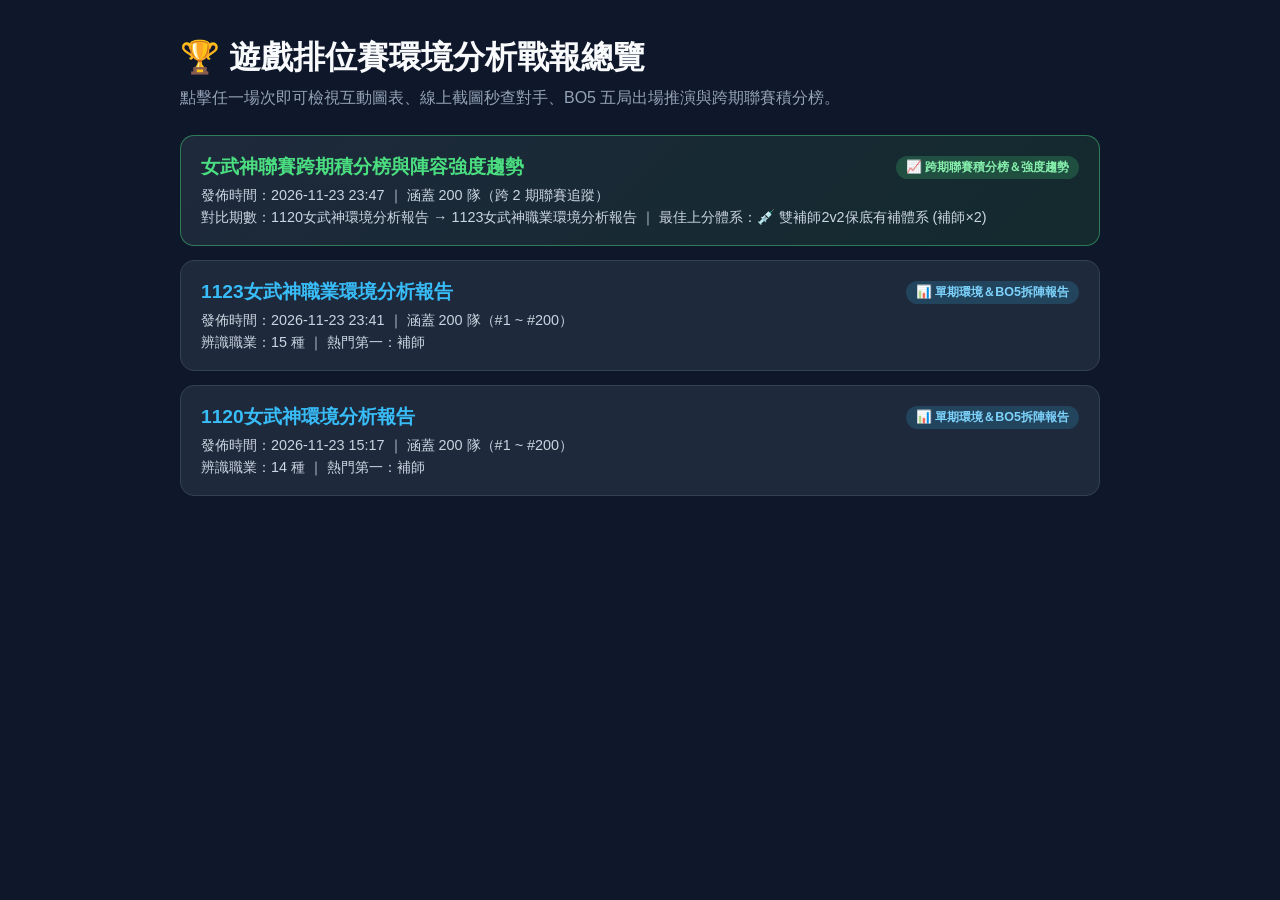
==== docs/index.html @ 0fec4e3e "docs(pages): publish trend 女武神聯賽跨期積分榜與陣容強度趨勢" ====
<!DOCTYPE html>
<html lang="zh-Hant">
<head>
<meta charset="UTF-8">
<meta name="viewport" content="width=device-width, initial-scale=1.0">
<title>Game Leaderboard Analyzer — 歷次排位賽戰報與跨期聯賽趨勢</title>
<style>
  body { margin:0; font-family:"Microsoft JhengHei","Segoe UI",sans-serif; background:#0f172a; color:#f8fafc; }
  .wrap { max-width:920px; margin:0 auto; padding:36px 18px; }
  h1 { margin:0 0 8px; }
  .sub { color:#94a3b8; margin-bottom:26px; }
  .card { display:block; text-decoration:none; color:inherit; background:#1e293b; border:1px solid #334155; border-radius:14px; padding:18px 20px; margin-bottom:14px; transition:.15s; }
  .card:hover { border-color:#38bdf8; transform:translateY(-2px); }
  .card.trend-card { border-color:rgba(74,222,128,.45); background:linear-gradient(135deg,#1e293b 0%,#132a2e 100%); }
  .card.trend-card:hover { border-color:#4ade80; }
  .title-row { display:flex; justify-content:space-between; align-items:center; flex-wrap:wrap; gap:8px; margin-bottom:6px; }
  .title { font-size:1.2rem; font-weight:700; color:#38bdf8; }
  .card.trend-card .title { color:#4ade80; }
  .badge { font-size:.78rem; font-weight:700; padding:3px 10px; border-radius:999px; }
  .badge.single { background:rgba(56,189,248,.18); color:#7dd3fc; }
  .badge.trend { background:rgba(74,222,128,.2); color:#86efac; }
  .meta { color:#cbd5e1; font-size:.9rem; margin-top:3px; }
</style>
</head>
<body>
<div class="wrap">
  <h1>🏆 遊戲排位賽環境分析戰報總覽</h1>
  <div class="sub">點擊任一場次即可檢視互動圖表、線上截圖秒查對手、BO5 五局出場推演與跨期聯賽積分榜。</div>
  <a class="card trend-card" href="./reports/女武神聯賽跨期積分榜與陣容強度趨勢/index.html">
          <div class="title-row"><div class="title">女武神聯賽跨期積分榜與陣容強度趨勢</div><span class="badge trend">📈 跨期聯賽積分榜＆強度趨勢</span></div>
          <div class="meta">發佈時間：2026-11-23 23:47 ｜ 涵蓋 200 隊（跨 2 期聯賽追蹤）</div>
          <div class="meta">對比期數：1120女武神環境分析報告 → 1123女武神職業環境分析報告 ｜ 最佳上分體系：💉 雙補師2v2保底有補體系 (補師×2)</div>
        </a>
<a class="card " href="./reports/1123女武神職業環境分析報告/index.html">
          <div class="title-row"><div class="title">1123女武神職業環境分析報告</div><span class="badge single">📊 單期環境＆BO5拆陣報告</span></div>
          <div class="meta">發佈時間：2026-11-23 23:41 ｜ 涵蓋 200 隊（#1 ~ #200）</div>
          <div class="meta">辨識職業：15 種 ｜ 熱門第一：補師</div>
        </a>
<a class="card " href="./reports/2026-11-20-valkyrie-200/index.html">
          <div class="title-row"><div class="title">1120女武神環境分析報告</div><span class="badge single">📊 單期環境＆BO5拆陣報告</span></div>
          <div class="meta">發佈時間：2026-11-23 15:17 ｜ 涵蓋 200 隊（#1 ~ #200）</div>
          <div class="meta">辨識職業：14 種 ｜ 熱門第一：補師</div>
        </a>
</div>
</body>
</html>
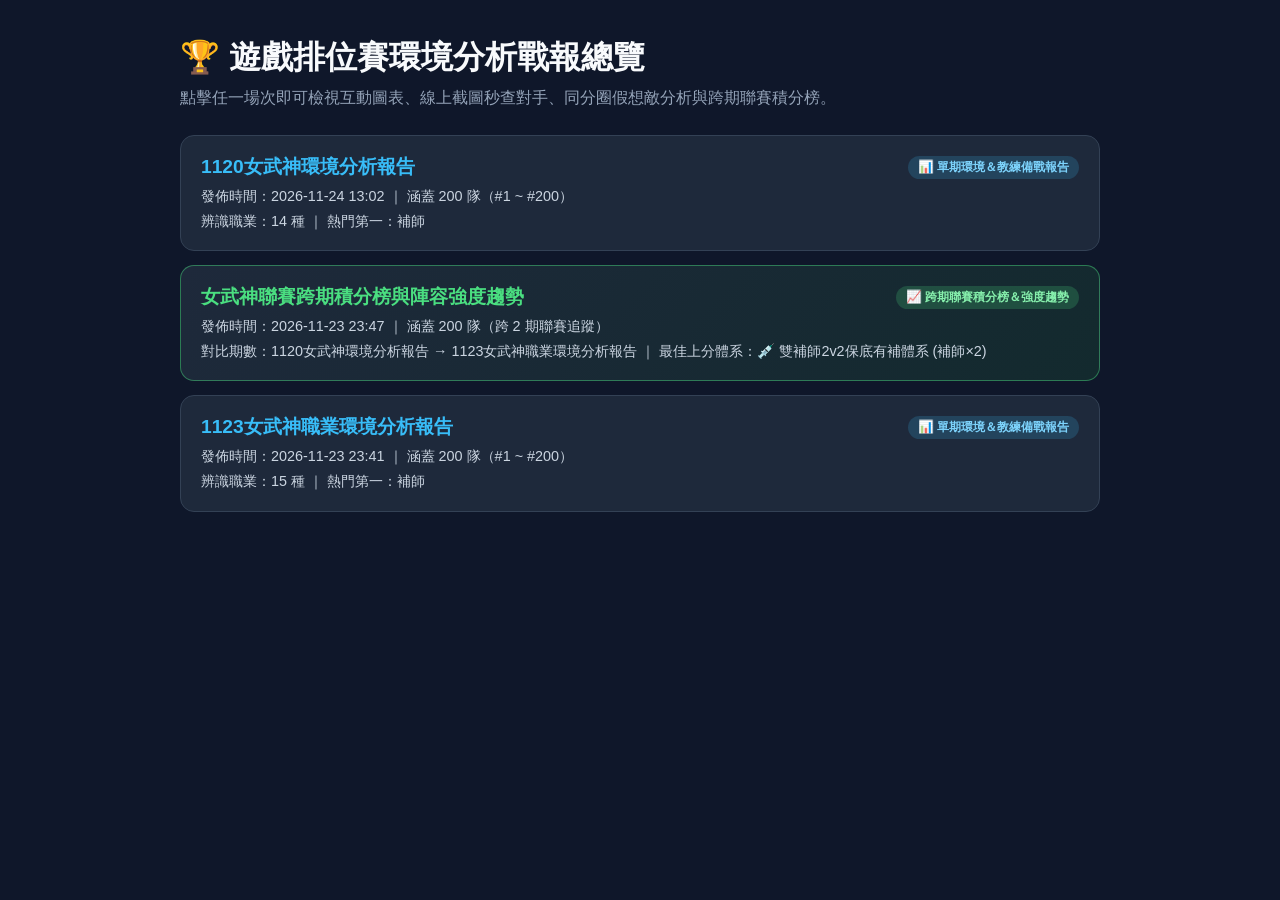
==== commit cae79343: "Optimize mobile reading UX: card leaderboard, sticky tabs & table cols, touch pinch-zoom lightbox" ====
--- a/docs/index.html
+++ b/docs/index.html
@@ -19,27 +19,35 @@
   .badge { font-size:.78rem; font-weight:700; padding:3px 10px; border-radius:999px; }
   .badge.single { background:rgba(56,189,248,.18); color:#7dd3fc; }
   .badge.trend { background:rgba(74,222,128,.2); color:#86efac; }
-  .meta { color:#cbd5e1; font-size:.9rem; margin-top:3px; }
+  .meta { color:#cbd5e1; font-size:.9rem; margin-top:3px; line-height:1.5; }
+  @media (max-width: 640px) {
+    .wrap { padding: 18px 12px 36px; }
+    h1 { font-size: 1.32rem; }
+    .sub { font-size: .86rem; margin-bottom: 18px; }
+    .card { padding: 14px 14px; border-radius: 12px; }
+    .title { font-size: 1.06rem; }
+    .meta { font-size: .82rem; }
+  }
 </style>
 </head>
 <body>
 <div class="wrap">
   <h1>🏆 遊戲排位賽環境分析戰報總覽</h1>
-  <div class="sub">點擊任一場次即可檢視互動圖表、線上截圖秒查對手、BO5 五局出場推演與跨期聯賽積分榜。</div>
-  <a class="card trend-card" href="./reports/女武神聯賽跨期積分榜與陣容強度趨勢/index.html">
+  <div class="sub">點擊任一場次即可檢視互動圖表、線上截圖秒查對手、同分圈假想敵分析與跨期聯賽積分榜。</div>
+  <a class="card " href="./reports/2026-11-20-valkyrie-200/index.html">
+          <div class="title-row"><div class="title">1120女武神環境分析報告</div><span class="badge single">📊 單期環境＆教練備戰報告</span></div>
+          <div class="meta">發佈時間：2026-11-24 13:02 ｜ 涵蓋 200 隊（#1 ~ #200）</div>
+          <div class="meta">辨識職業：14 種 ｜ 熱門第一：補師</div>
+        </a>
+<a class="card trend-card" href="./reports/女武神聯賽跨期積分榜與陣容強度趨勢/index.html">
           <div class="title-row"><div class="title">女武神聯賽跨期積分榜與陣容強度趨勢</div><span class="badge trend">📈 跨期聯賽積分榜＆強度趨勢</span></div>
           <div class="meta">發佈時間：2026-11-23 23:47 ｜ 涵蓋 200 隊（跨 2 期聯賽追蹤）</div>
           <div class="meta">對比期數：1120女武神環境分析報告 → 1123女武神職業環境分析報告 ｜ 最佳上分體系：💉 雙補師2v2保底有補體系 (補師×2)</div>
         </a>
 <a class="card " href="./reports/1123女武神職業環境分析報告/index.html">
-          <div class="title-row"><div class="title">1123女武神職業環境分析報告</div><span class="badge single">📊 單期環境＆BO5拆陣報告</span></div>
+          <div class="title-row"><div class="title">1123女武神職業環境分析報告</div><span class="badge single">📊 單期環境＆教練備戰報告</span></div>
           <div class="meta">發佈時間：2026-11-23 23:41 ｜ 涵蓋 200 隊（#1 ~ #200）</div>
           <div class="meta">辨識職業：15 種 ｜ 熱門第一：補師</div>
-        </a>
-<a class="card " href="./reports/2026-11-20-valkyrie-200/index.html">
-          <div class="title-row"><div class="title">1120女武神環境分析報告</div><span class="badge single">📊 單期環境＆BO5拆陣報告</span></div>
-          <div class="meta">發佈時間：2026-11-23 15:17 ｜ 涵蓋 200 隊（#1 ~ #200）</div>
-          <div class="meta">辨識職業：14 種 ｜ 熱門第一：補師</div>
         </a>
 </div>
 </body>
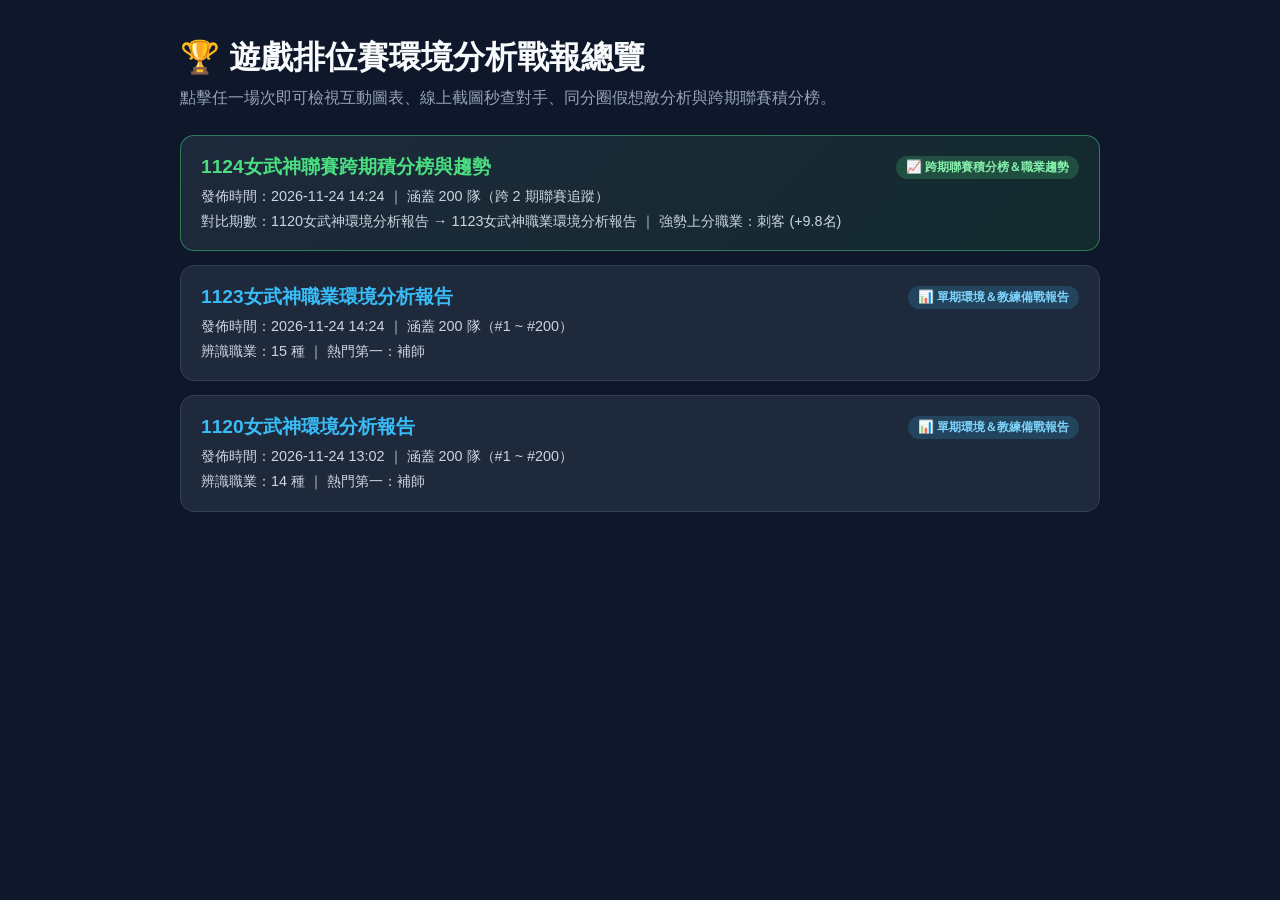
==== commit 142868b9: "feat(trend): overhaul cross-period report, add mobile cards, low-sample guards & default date prefix" ====
--- a/docs/index.html
+++ b/docs/index.html
@@ -34,21 +34,21 @@
 <div class="wrap">
   <h1>🏆 遊戲排位賽環境分析戰報總覽</h1>
   <div class="sub">點擊任一場次即可檢視互動圖表、線上截圖秒查對手、同分圈假想敵分析與跨期聯賽積分榜。</div>
-  <a class="card " href="./reports/2026-11-20-valkyrie-200/index.html">
+  <a class="card trend-card" href="./reports/1124女武神聯賽跨期積分榜與趨勢/index.html">
+          <div class="title-row"><div class="title">1124女武神聯賽跨期積分榜與趨勢</div><span class="badge trend">📈 跨期聯賽積分榜＆職業趨勢</span></div>
+          <div class="meta">發佈時間：2026-11-24 14:24 ｜ 涵蓋 200 隊（跨 2 期聯賽追蹤）</div>
+          <div class="meta">對比期數：1120女武神環境分析報告 → 1123女武神職業環境分析報告 ｜ 強勢上分職業：刺客 (+9.8名)</div>
+        </a>
+<a class="card " href="./reports/1123女武神職業環境分析報告/index.html">
+          <div class="title-row"><div class="title">1123女武神職業環境分析報告</div><span class="badge single">📊 單期環境＆教練備戰報告</span></div>
+          <div class="meta">發佈時間：2026-11-24 14:24 ｜ 涵蓋 200 隊（#1 ~ #200）</div>
+          <div class="meta">辨識職業：15 種 ｜ 熱門第一：補師</div>
+        </a>
+<a class="card " href="./reports/2026-11-20-valkyrie-200/index.html">
           <div class="title-row"><div class="title">1120女武神環境分析報告</div><span class="badge single">📊 單期環境＆教練備戰報告</span></div>
           <div class="meta">發佈時間：2026-11-24 13:02 ｜ 涵蓋 200 隊（#1 ~ #200）</div>
           <div class="meta">辨識職業：14 種 ｜ 熱門第一：補師</div>
         </a>
-<a class="card trend-card" href="./reports/女武神聯賽跨期積分榜與陣容強度趨勢/index.html">
-          <div class="title-row"><div class="title">女武神聯賽跨期積分榜與陣容強度趨勢</div><span class="badge trend">📈 跨期聯賽積分榜＆強度趨勢</span></div>
-          <div class="meta">發佈時間：2026-11-23 23:47 ｜ 涵蓋 200 隊（跨 2 期聯賽追蹤）</div>
-          <div class="meta">對比期數：1120女武神環境分析報告 → 1123女武神職業環境分析報告 ｜ 最佳上分體系：💉 雙補師2v2保底有補體系 (補師×2)</div>
-        </a>
-<a class="card " href="./reports/1123女武神職業環境分析報告/index.html">
-          <div class="title-row"><div class="title">1123女武神職業環境分析報告</div><span class="badge single">📊 單期環境＆教練備戰報告</span></div>
-          <div class="meta">發佈時間：2026-11-23 23:41 ｜ 涵蓋 200 隊（#1 ~ #200）</div>
-          <div class="meta">辨識職業：15 種 ｜ 熱門第一：補師</div>
-        </a>
 </div>
 </body>
 </html>
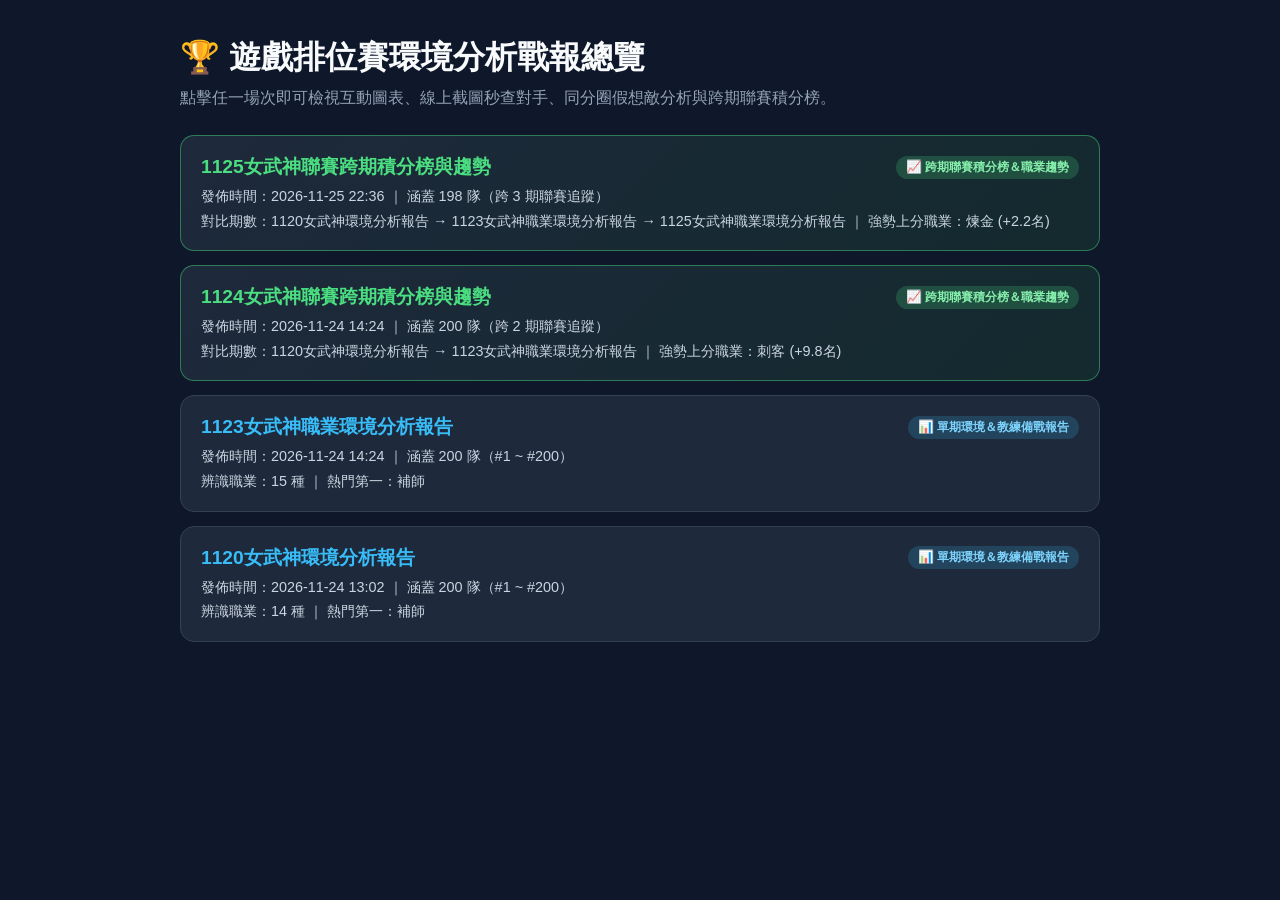
==== commit 11ec37e9: "docs(pages): publish trend 2026-11-25-valkyrie-trend" ====
--- a/docs/index.html
+++ b/docs/index.html
@@ -34,12 +34,17 @@
 <div class="wrap">
   <h1>🏆 遊戲排位賽環境分析戰報總覽</h1>
   <div class="sub">點擊任一場次即可檢視互動圖表、線上截圖秒查對手、同分圈假想敵分析與跨期聯賽積分榜。</div>
-  <a class="card trend-card" href="./reports/1124女武神聯賽跨期積分榜與趨勢/index.html">
+  <a class="card trend-card" href="./reports/2026-11-25-valkyrie-trend/index.html">
+          <div class="title-row"><div class="title">1125女武神聯賽跨期積分榜與趨勢</div><span class="badge trend">📈 跨期聯賽積分榜＆職業趨勢</span></div>
+          <div class="meta">發佈時間：2026-11-25 22:36 ｜ 涵蓋 198 隊（跨 3 期聯賽追蹤）</div>
+          <div class="meta">對比期數：1120女武神環境分析報告 → 1123女武神職業環境分析報告 → 1125女武神職業環境分析報告 ｜ 強勢上分職業：煉金 (+2.2名)</div>
+        </a>
+<a class="card trend-card" href="./reports/2026-11-24-valkyrie-trend/index.html">
           <div class="title-row"><div class="title">1124女武神聯賽跨期積分榜與趨勢</div><span class="badge trend">📈 跨期聯賽積分榜＆職業趨勢</span></div>
           <div class="meta">發佈時間：2026-11-24 14:24 ｜ 涵蓋 200 隊（跨 2 期聯賽追蹤）</div>
           <div class="meta">對比期數：1120女武神環境分析報告 → 1123女武神職業環境分析報告 ｜ 強勢上分職業：刺客 (+9.8名)</div>
         </a>
-<a class="card " href="./reports/1123女武神職業環境分析報告/index.html">
+<a class="card " href="./reports/2026-11-23-valkyrie-meta/index.html">
           <div class="title-row"><div class="title">1123女武神職業環境分析報告</div><span class="badge single">📊 單期環境＆教練備戰報告</span></div>
           <div class="meta">發佈時間：2026-11-24 14:24 ｜ 涵蓋 200 隊（#1 ~ #200）</div>
           <div class="meta">辨識職業：15 種 ｜ 熱門第一：補師</div>
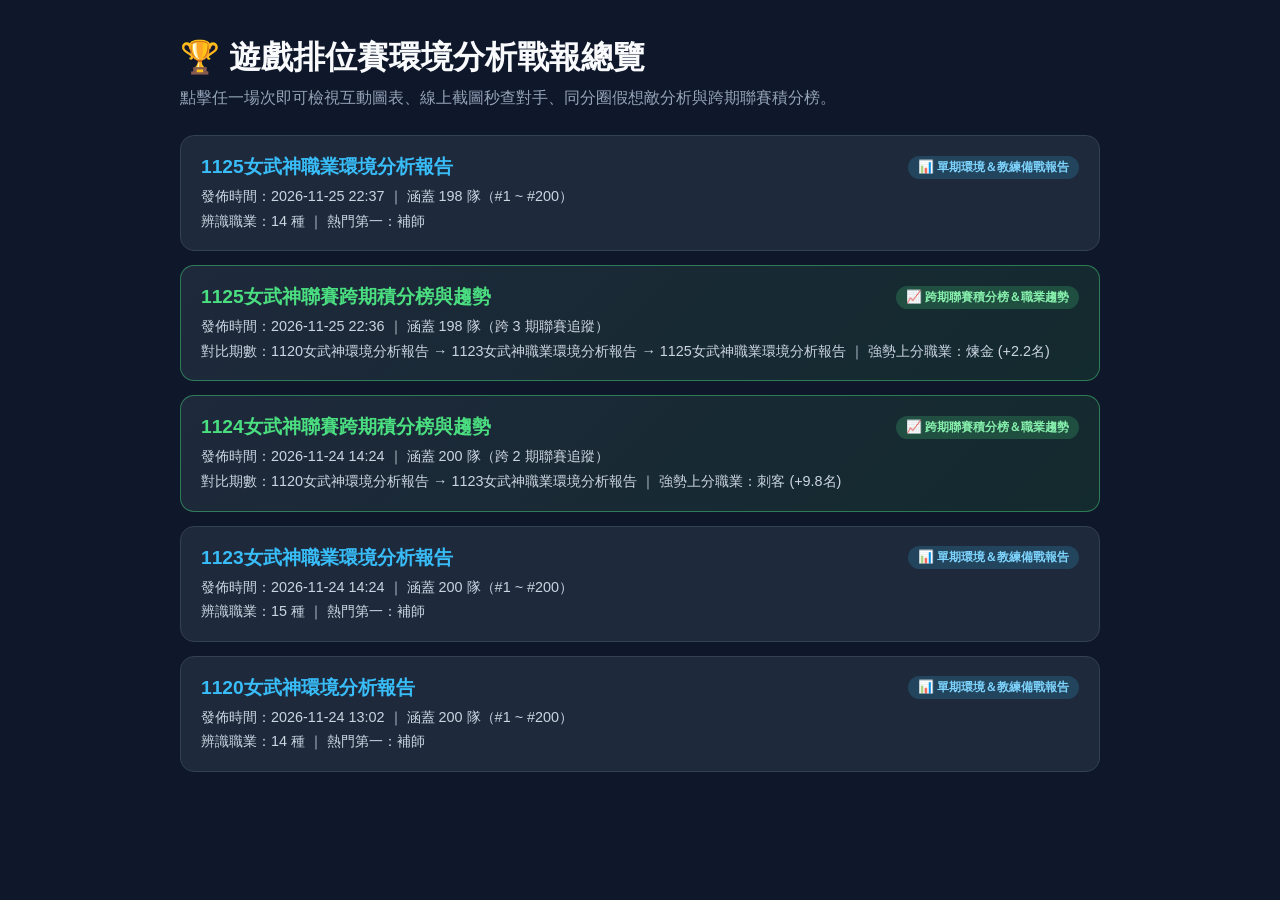
==== commit 8d3688a8: "docs(pages): publish 2026-11-25-valkyrie-meta" ====
--- a/docs/index.html
+++ b/docs/index.html
@@ -34,7 +34,12 @@
 <div class="wrap">
   <h1>🏆 遊戲排位賽環境分析戰報總覽</h1>
   <div class="sub">點擊任一場次即可檢視互動圖表、線上截圖秒查對手、同分圈假想敵分析與跨期聯賽積分榜。</div>
-  <a class="card trend-card" href="./reports/2026-11-25-valkyrie-trend/index.html">
+  <a class="card " href="./reports/2026-11-25-valkyrie-meta/index.html">
+          <div class="title-row"><div class="title">1125女武神職業環境分析報告</div><span class="badge single">📊 單期環境＆教練備戰報告</span></div>
+          <div class="meta">發佈時間：2026-11-25 22:37 ｜ 涵蓋 198 隊（#1 ~ #200）</div>
+          <div class="meta">辨識職業：14 種 ｜ 熱門第一：補師</div>
+        </a>
+<a class="card trend-card" href="./reports/2026-11-25-valkyrie-trend/index.html">
           <div class="title-row"><div class="title">1125女武神聯賽跨期積分榜與趨勢</div><span class="badge trend">📈 跨期聯賽積分榜＆職業趨勢</span></div>
           <div class="meta">發佈時間：2026-11-25 22:36 ｜ 涵蓋 198 隊（跨 3 期聯賽追蹤）</div>
           <div class="meta">對比期數：1120女武神環境分析報告 → 1123女武神職業環境分析報告 → 1125女武神職業環境分析報告 ｜ 強勢上分職業：煉金 (+2.2名)</div>
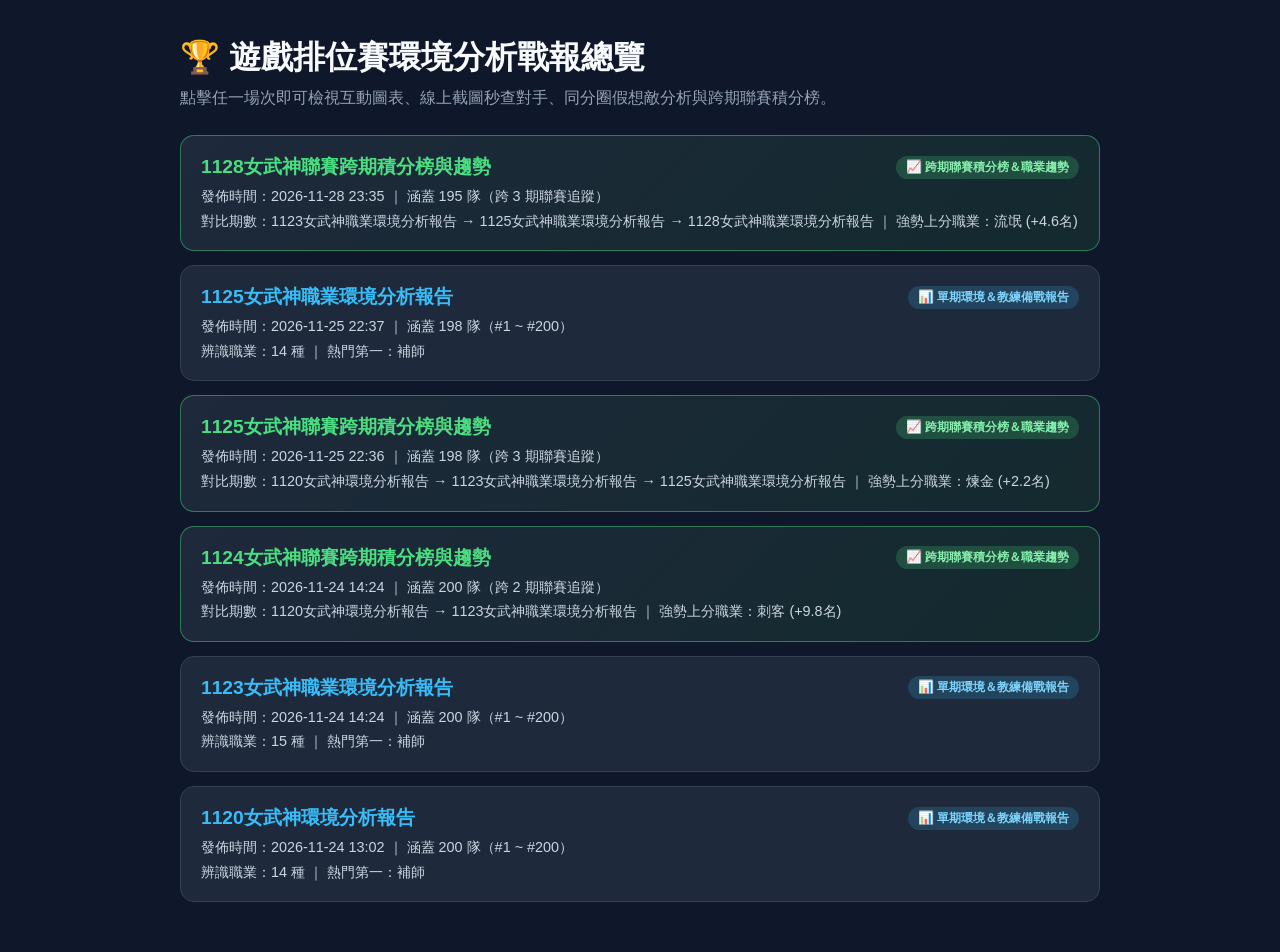
==== commit 51239546: "docs(pages): publish trend 2026-11-28-valkyrie-trend" ====
--- a/docs/index.html
+++ b/docs/index.html
@@ -34,7 +34,12 @@
 <div class="wrap">
   <h1>🏆 遊戲排位賽環境分析戰報總覽</h1>
   <div class="sub">點擊任一場次即可檢視互動圖表、線上截圖秒查對手、同分圈假想敵分析與跨期聯賽積分榜。</div>
-  <a class="card " href="./reports/2026-11-25-valkyrie-meta/index.html">
+  <a class="card trend-card" href="./reports/2026-11-28-valkyrie-trend/index.html">
+          <div class="title-row"><div class="title">1128女武神聯賽跨期積分榜與趨勢</div><span class="badge trend">📈 跨期聯賽積分榜＆職業趨勢</span></div>
+          <div class="meta">發佈時間：2026-11-28 23:35 ｜ 涵蓋 195 隊（跨 3 期聯賽追蹤）</div>
+          <div class="meta">對比期數：1123女武神職業環境分析報告 → 1125女武神職業環境分析報告 → 1128女武神職業環境分析報告 ｜ 強勢上分職業：流氓 (+4.6名)</div>
+        </a>
+<a class="card " href="./reports/2026-11-25-valkyrie-meta/index.html">
           <div class="title-row"><div class="title">1125女武神職業環境分析報告</div><span class="badge single">📊 單期環境＆教練備戰報告</span></div>
           <div class="meta">發佈時間：2026-11-25 22:37 ｜ 涵蓋 198 隊（#1 ~ #200）</div>
           <div class="meta">辨識職業：14 種 ｜ 熱門第一：補師</div>
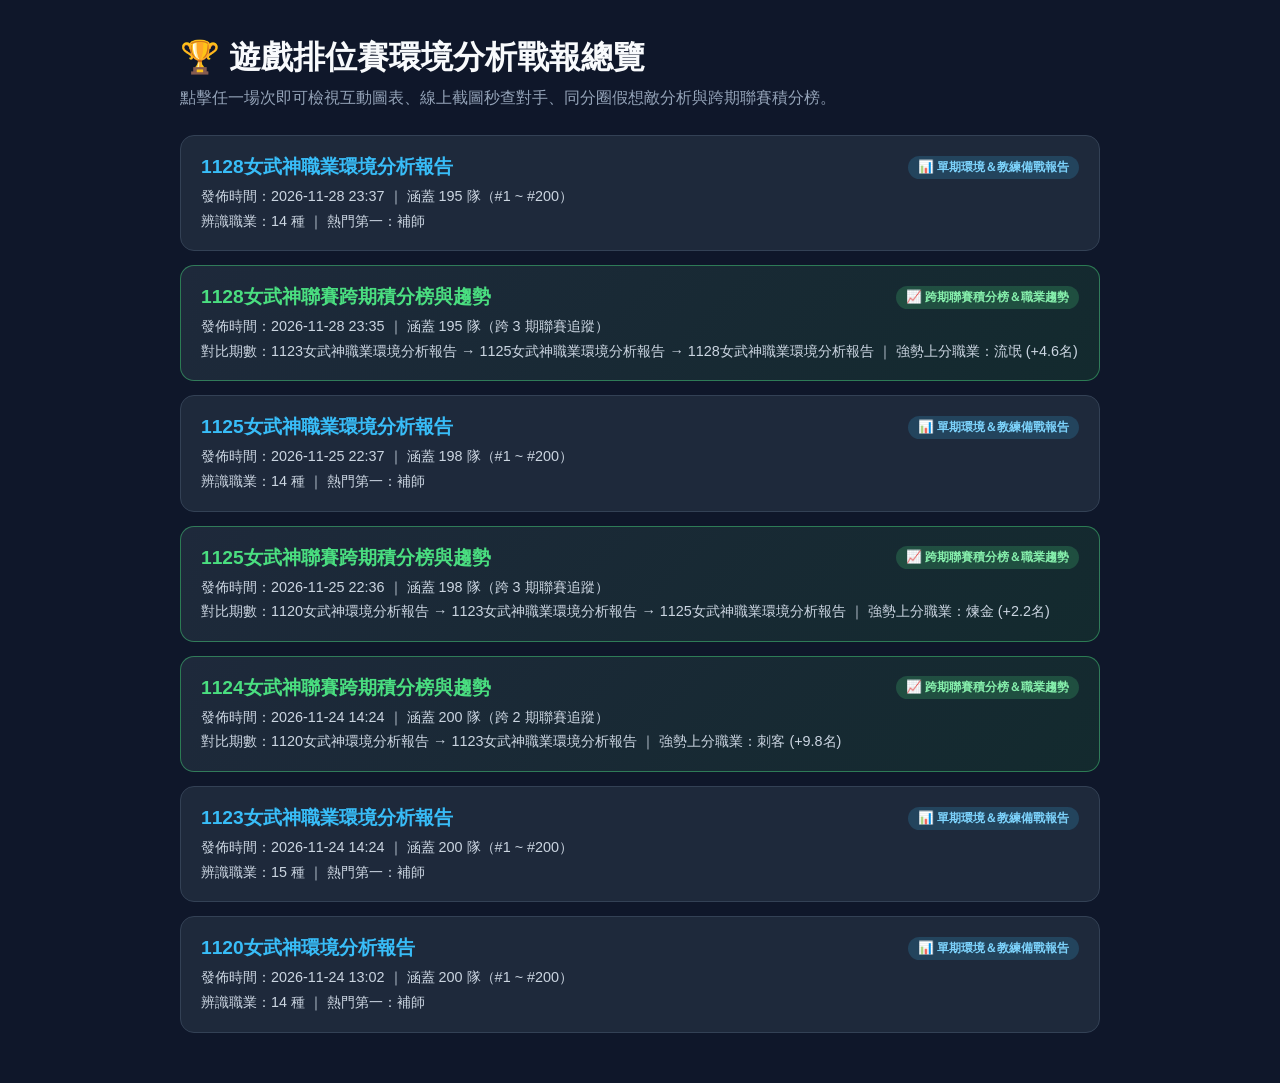
==== commit c3d33768: "docs(pages): publish 2026-11-28-valkyrie-meta" ====
--- a/docs/index.html
+++ b/docs/index.html
@@ -34,7 +34,12 @@
 <div class="wrap">
   <h1>🏆 遊戲排位賽環境分析戰報總覽</h1>
   <div class="sub">點擊任一場次即可檢視互動圖表、線上截圖秒查對手、同分圈假想敵分析與跨期聯賽積分榜。</div>
-  <a class="card trend-card" href="./reports/2026-11-28-valkyrie-trend/index.html">
+  <a class="card " href="./reports/2026-11-28-valkyrie-meta/index.html">
+          <div class="title-row"><div class="title">1128女武神職業環境分析報告</div><span class="badge single">📊 單期環境＆教練備戰報告</span></div>
+          <div class="meta">發佈時間：2026-11-28 23:37 ｜ 涵蓋 195 隊（#1 ~ #200）</div>
+          <div class="meta">辨識職業：14 種 ｜ 熱門第一：補師</div>
+        </a>
+<a class="card trend-card" href="./reports/2026-11-28-valkyrie-trend/index.html">
           <div class="title-row"><div class="title">1128女武神聯賽跨期積分榜與趨勢</div><span class="badge trend">📈 跨期聯賽積分榜＆職業趨勢</span></div>
           <div class="meta">發佈時間：2026-11-28 23:35 ｜ 涵蓋 195 隊（跨 3 期聯賽追蹤）</div>
           <div class="meta">對比期數：1123女武神職業環境分析報告 → 1125女武神職業環境分析報告 → 1128女武神職業環境分析報告 ｜ 強勢上分職業：流氓 (+4.6名)</div>
